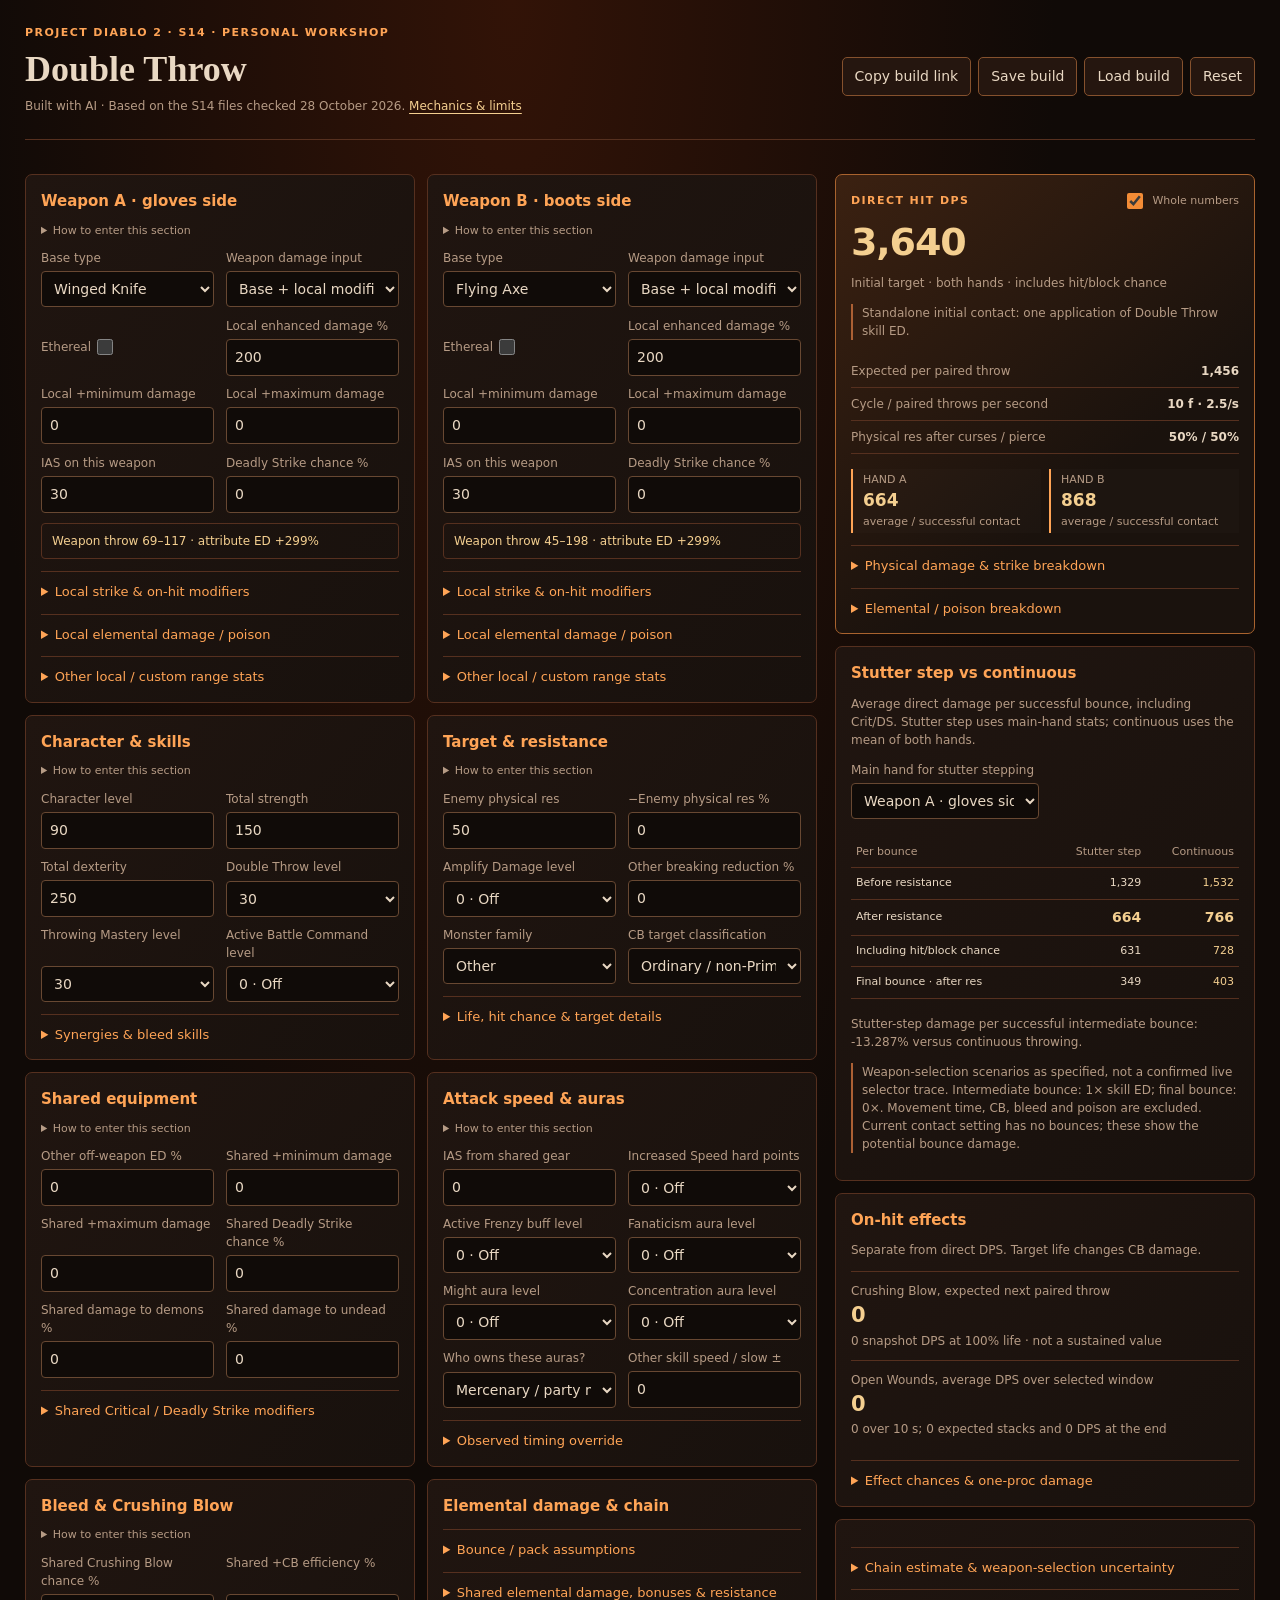
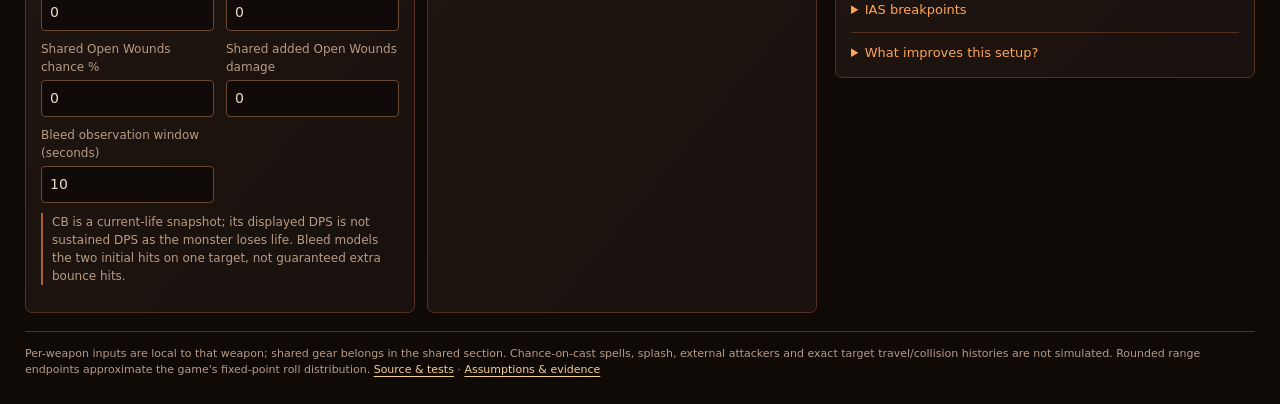
==== index.html @ a0806a43 "Add two-weapon Double Throw calculator with stutter-step, crit, bleed and CB models" ====
<!doctype html><html lang="en"><head><meta charset="utf-8"><meta name="viewport" content="width=device-width,initial-scale=1"><meta name="description" content="Personal S14 PD2 Double Throw calculator: two weapons, ethereal damage, local modifiers, IAS, crit, Deadly Strike, Open Wounds and Crushing Blow."><title>PD2 · Double Throw workshop</title><link rel="stylesheet" href="style.css?v=2"></head><body><main>
<header><div><p class="eyebrow">PROJECT DIABLO 2 · S14 · PERSONAL WORKSHOP</p><h1>Double Throw</h1><p class="muted">Built with AI · Based on the S14 files checked 28 October 2026. <a href="MECHANICS.md">Mechanics &amp; limits</a></p></div><div class="actions"><button id="share">Copy build link</button><button id="save">Save build</button><label class="file">Load build<input type="file" id="load" accept=".json,application/json"></label><button id="reset">Reset</button></div></header>
<p id="status" role="status"></p><div id="error" role="alert" hidden></div>
<div class="workspace"><form id="build" novalidate><div class="weapon-pair" id="weapons"></div><div class="settings"><section id="character"><h2>Character &amp; skills</h2></section><section id="target"><h2>Target &amp; resistance</h2></section><section id="gear"><h2>Shared equipment</h2></section><section id="timing"><h2>Attack speed &amp; auras</h2></section><section id="effects"><h2>Bleed &amp; Crushing Blow</h2></section><section id="extra"><h2>Elemental damage &amp; chain</h2></section></div></form>
<aside><section class="hero" aria-live="polite"><div class="result-head"><p class="eyebrow">DIRECT HIT DPS</p><label class="check"><input type="checkbox" id="whole" checked> Whole numbers</label></div><strong id="dps" class="big">—</strong><p class="muted">Initial target · both hands · includes hit/block chance</p><p class="muted assumption" id="phaseNote"></p><div class="metrics"><div><span>Expected per paired throw</span><strong id="pair">—</strong></div><div><span>Cycle / paired throws per second</span><strong id="speed">—</strong></div><div><span>Physical res after curses / pierce</span><strong id="res">—</strong></div></div><div id="handCards" class="hand-results"></div>
<details><summary>Physical damage &amp; strike breakdown</summary><div class="scroll"><table><thead><tr><th>Per successful contact</th><th>Hand A</th><th>Hand B</th></tr></thead><tbody id="damageRows"></tbody></table></div><p id="damageNotes" class="muted"></p></details>
<details><summary>Elemental / poison breakdown</summary><div id="elementResults"></div><p class="muted">Poison is separate damage over time. Reapplications refresh poison; do not multiply poison's full-duration damage by throw rate.</p></details>
</section>
<section id="playstyles"><h2>Stutter step vs continuous</h2><p class="muted">Average direct damage per successful bounce, including Crit/DS. Stutter step uses main-hand stats; continuous uses the mean of both hands.</p><div id="playstyleControls"></div><div class="scroll"><table><thead><tr><th>Per bounce</th><th>Stutter step</th><th>Continuous</th></tr></thead><tbody id="playstyleRows"></tbody></table></div><p id="playstyleDifference" class="muted"></p><p id="playstyleNote" class="muted assumption"></p></section>
<section class="effects-output"><h2>On-hit effects</h2><p class="muted">Separate from direct DPS. Target life changes CB damage.</p><div class="effect"><span>Crushing Blow, expected next paired throw</span><strong id="cb">—</strong><small id="cbNote"></small></div><div class="effect"><span>Open Wounds, average DPS over selected window</span><strong id="ow">—</strong><small id="owNote"></small></div><details><summary>Effect chances &amp; one-proc damage</summary><div id="effectRows"></div></details></section>
<section><details><summary>Chain estimate &amp; weapon-selection uncertainty</summary><p class="muted">Pack total, not damage to one monster. Each stream can contact at most the listed count. Bounce hand choice is an assumption; static code suggests the current animation can change it.</p><div id="chainSummary"></div><div class="scroll"><table><thead><tr><th>Contact / stream</th><th>Skill ED copies</th><th>Both streams' direct damage</th></tr></thead><tbody id="chainRows"></tbody></table></div><p class="muted">The audited ED redistribution is a static-code prediction awaiting a controlled live damage test. Use “Uniform skill ED” to compare the intended-looking alternative. Misses and target availability may terminate chains; the total assumes every selected contact is reached.</p></details><details><summary>IAS breakpoints</summary><p id="iasNote" class="muted"></p><div class="scroll"><table><thead><tr><th>Other-gear IAS</th><th>Pair frames</th></tr></thead><tbody id="iasRows"></tbody></table></div></details><details><summary>What improves this setup?</summary><div id="compare"></div></details></section>
</aside></div><footer>Per-weapon inputs are local to that weapon; shared gear belongs in the shared section. Chance-on-cast spells, splash, external attackers and exact target travel/collision histories are not simulated. Rounded range endpoints approximate the game's fixed-point roll distribution. <a href="https://github.com/fvmpd2/pd2-double-throw-calculator">Source &amp; tests</a> · <a href="MECHANICS.md">Assumptions &amp; evidence</a></footer></main><script src="gamedata.js?v=2"></script><script src="engine.js?v=2"></script><script src="app.js?v=2"></script></body></html>
---- style.css ----
:root{color-scheme:dark;--bg:#100a07;--panel:#1c130f;--line:#56301f;--text:#e9d8c3;--muted:#b69b85;--accent:#ffa456;--gold:#f4cf90}*{box-sizing:border-box}body{margin:0;background:radial-gradient(ellipse at 40% 0,#321307,transparent 50%),var(--bg);font:14px/1.5 system-ui,-apple-system,sans-serif;color:var(--text)}main{max-width:1580px;padding:25px;margin:auto}header{display:flex;align-items:center;justify-content:space-between;gap:16px;border-bottom:1px solid var(--line);padding-bottom:12px}h1{font:600 36px/1.1 Georgia,serif;margin:8px 0}h2{font-size:15px;color:var(--accent);margin:0 0 10px}h3{font-size:13px;color:var(--gold);margin:8px 0}.eyebrow{font-size:11px;letter-spacing:.13em;color:var(--accent);font-weight:700;margin:0}.muted,small{color:var(--muted);font-size:12px}.muted{margin:8px 0 12px}a{color:var(--gold);text-underline-offset:3px}.actions{display:flex;gap:7px;flex-wrap:wrap}button,.file{background:#25160f;border:1px solid #85512d;color:var(--text);font:inherit;padding:8px 12px;border-radius:5px;cursor:pointer}.file{position:relative;display:block}.file input{position:absolute;inset:0;width:100%;opacity:0;cursor:pointer}button:hover{border-color:var(--accent)}input,select{color:var(--text);font:inherit;font-size:14px;background:#100b08;border:1px solid #684832;padding:7px 8px;border-radius:4px;min-height:36px;width:100%;min-width:0}input:focus,select:focus,button:focus-visible,summary:focus-visible,.file:focus-within{outline:2px solid var(--accent);outline-offset:2px}label{display:flex;flex-direction:column;gap:4px;font-size:12px;color:var(--muted);min-width:0}.fields{display:grid;grid-template-columns:repeat(2,minmax(0,1fr));gap:9px 12px;margin:10px 0}.fields>label>input,.fields>label>select{margin-top:auto}.check{display:flex;flex-direction:row;align-items:center;gap:6px}.check input{width:16px;min-height:16px;accent-color:#f38c36}.workspace{display:grid;grid-template-columns:minmax(0,1fr) 420px;gap:18px;align-items:start}.weapon-pair,.settings{display:grid;grid-template-columns:repeat(2,minmax(0,1fr));gap:12px}.settings{margin-top:12px}section{background:linear-gradient(130deg,#201510,#18110d);border:1px solid var(--line);border-radius:7px;padding:15px;min-width:0}aside{position:sticky;top:12px;display:grid;gap:12px}.hero{border-color:#a9632e;background:linear-gradient(140deg,#3b2111,#1a120d 65%)}.result-head{display:flex;justify-content:space-between;align-items:center;gap:6px}.result-head .check{font-size:11px}.big{font-size:38px;letter-spacing:-.03em;color:var(--gold);font-weight:700;display:block;margin:8px 0 0;line-height:1.2}strong{font-variant-numeric:tabular-nums}.metrics{margin:15px 0}.metrics>div,.row{display:flex;justify-content:space-between;gap:15px;font-size:12px;padding:7px 0;border-bottom:1px solid var(--line)}.metrics span{color:var(--muted)}.metrics strong,.row strong{text-align:right}.hand-results{display:grid;grid-template-columns:1fr 1fr;gap:8px}.hand-results>div{border-left:2px solid var(--accent);padding:3px 10px;background:#ffffff03}.hand-results strong{display:block;color:var(--gold);font-size:17px}.hand-results small{display:block;font-size:11px}details{border-top:1px solid var(--line);margin-top:12px;padding-top:10px}summary{font-size:13px;cursor:pointer;color:var(--accent)}.help{border:0;margin:0 0 8px;padding:0}.help summary{font-size:11px;color:var(--muted)}.help p{margin:7px 0}.weapon-total{padding:8px 10px;border:1px solid var(--line);color:var(--gold);border-radius:4px;font-size:12px;margin:7px 0}.scroll{overflow-x:auto}table{border-collapse:collapse;width:100%;font-size:11px;text-align:left;margin:8px 0}th,td{padding:7px 5px;border-bottom:1px solid var(--line)}th{font-weight:500;color:var(--muted)}td:not(:first-child),th:not(:first-child){text-align:right}td:last-child{color:var(--gold)}.effect{padding:10px 0;border-top:1px solid var(--line)}.effect>span,.effect>small{display:block}.effect>span{font-size:12px;color:var(--muted)}.effect>strong{font-size:21px;color:var(--gold)}#status{margin:8px 0;font-size:12px;min-height:18px;color:var(--gold)}#error{padding:12px;background:#46190d;border:1px solid #df7950;margin-bottom:12px;color:#ffcbab}.assumption{border-left:2px solid #ac6034;padding-left:9px}footer{border-top:1px solid var(--line);margin-top:18px;padding-top:14px;font-size:11px;color:var(--muted)}[hidden]{display:none!important}@media(max-width:1150px){.workspace{grid-template-columns:minmax(0,1fr) 350px}main{padding:18px}.weapon-pair,.settings{grid-template-columns:1fr}}@media(max-width:760px){.workspace{grid-template-columns:1fr}aside{position:static}header{display:block}.actions{margin-top:12px}.weapon-pair,.settings{grid-template-columns:1fr}input,select{font-size:16px;min-height:42px}main{padding:14px}.big{font-size:34px}}@media(max-width:350px){.fields{grid-template-columns:1fr}}

.fields>.check>input{margin:0}.fields>.check{align-self:center}.result-head .check{white-space:nowrap}

#playstyleRows tr:nth-child(2) td:not(:first-child){color:var(--gold);font-weight:700;font-size:14px}
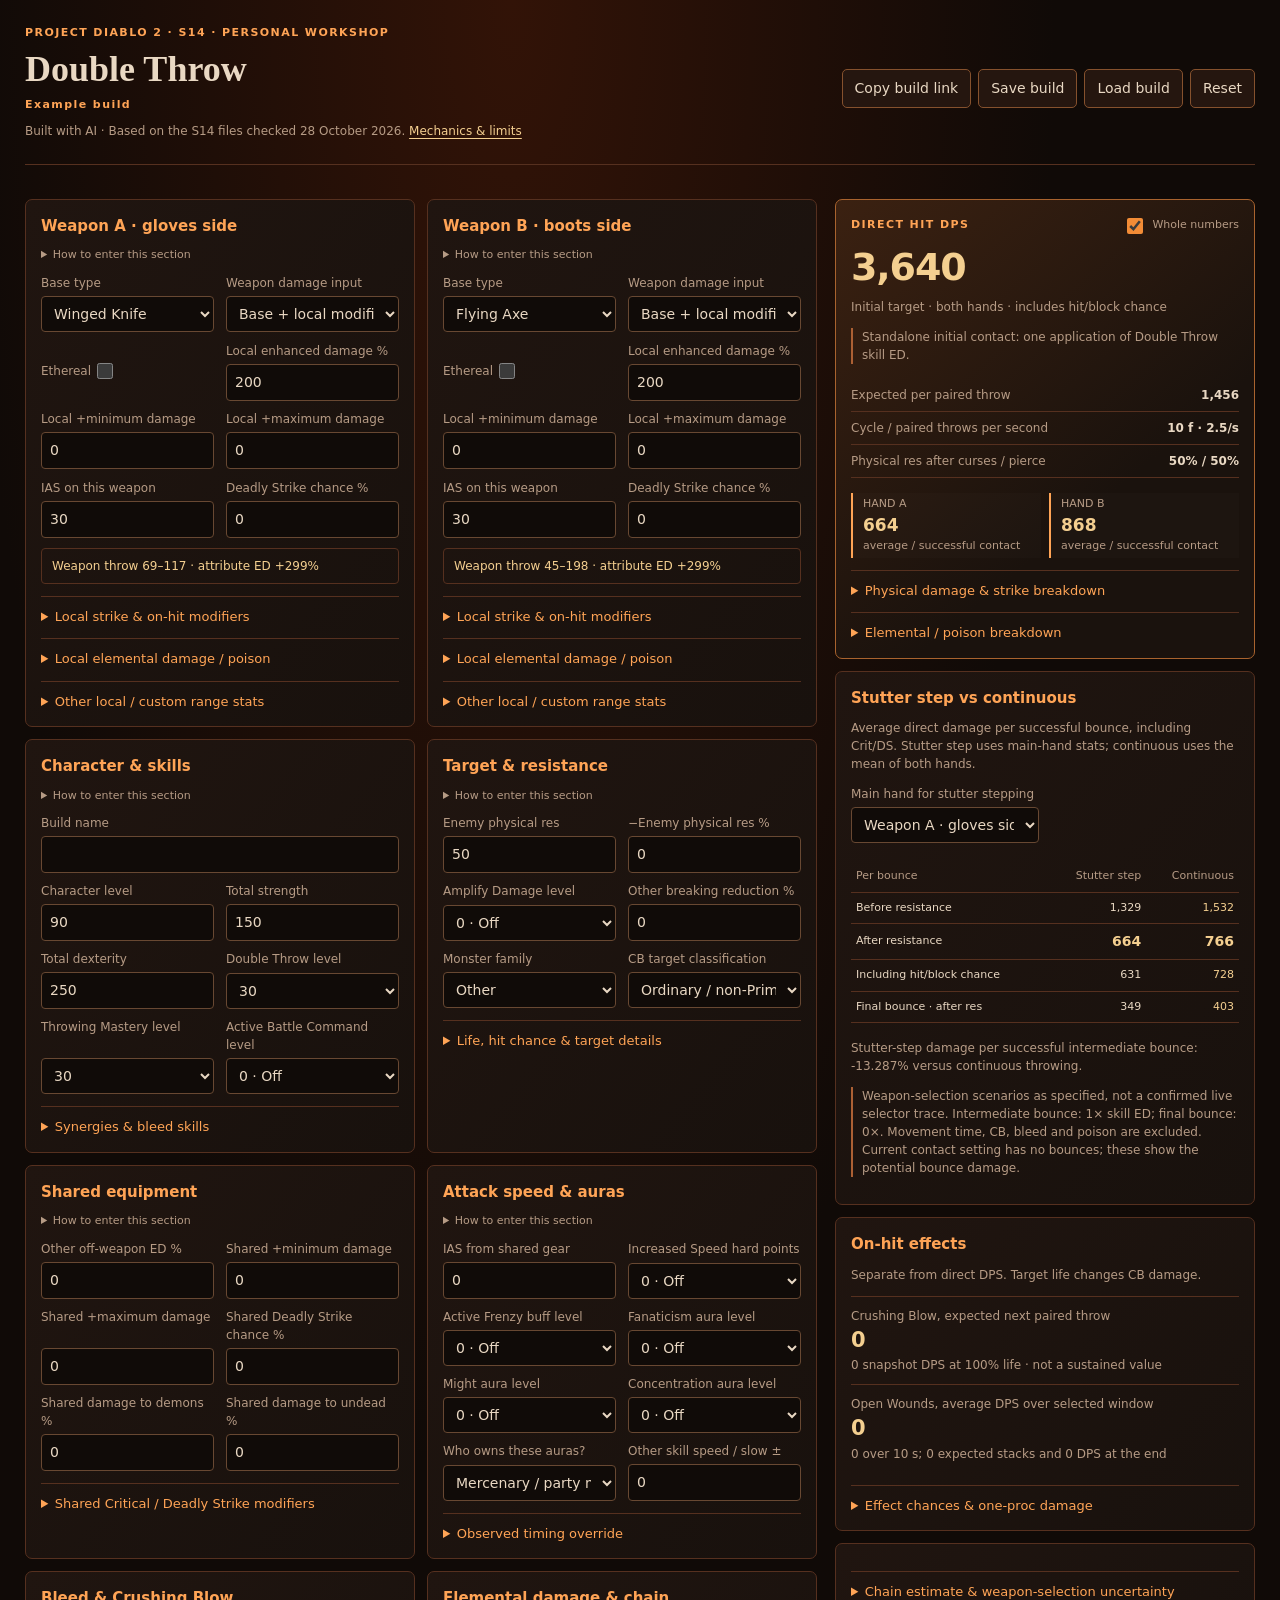
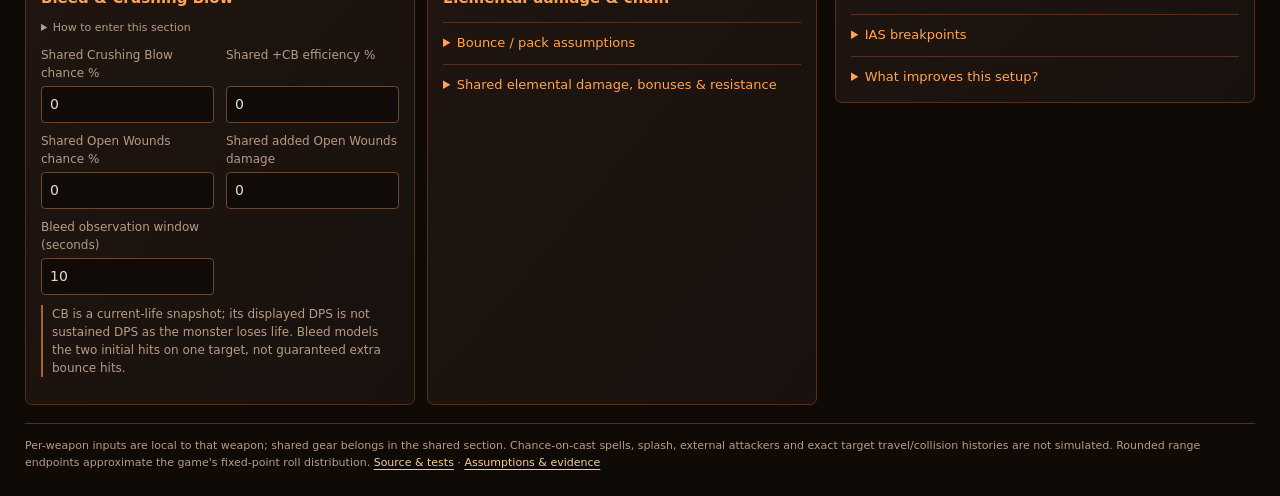
==== commit ccd0f934: "Support named builds and per-level weapon damage for Armory reconstruction" ====
--- a/index.html
+++ b/index.html
@@ -1,5 +1,5 @@
-<!doctype html><html lang="en"><head><meta charset="utf-8"><meta name="viewport" content="width=device-width,initial-scale=1"><meta name="description" content="Personal S14 PD2 Double Throw calculator: two weapons, ethereal damage, local modifiers, IAS, crit, Deadly Strike, Open Wounds and Crushing Blow."><title>PD2 · Double Throw workshop</title><link rel="stylesheet" href="style.css?v=2"></head><body><main>
-<header><div><p class="eyebrow">PROJECT DIABLO 2 · S14 · PERSONAL WORKSHOP</p><h1>Double Throw</h1><p class="muted">Built with AI · Based on the S14 files checked 28 October 2026. <a href="MECHANICS.md">Mechanics &amp; limits</a></p></div><div class="actions"><button id="share">Copy build link</button><button id="save">Save build</button><label class="file">Load build<input type="file" id="load" accept=".json,application/json"></label><button id="reset">Reset</button></div></header>
+<!doctype html><html lang="en"><head><meta charset="utf-8"><meta name="viewport" content="width=device-width,initial-scale=1"><meta name="description" content="Personal S14 PD2 Double Throw calculator: two weapons, ethereal damage, local modifiers, IAS, crit, Deadly Strike, Open Wounds and Crushing Blow."><title>PD2 · Double Throw workshop</title><link rel="stylesheet" href="style.css?v=3"></head><body><main>
+<header><div><p class="eyebrow">PROJECT DIABLO 2 · S14 · PERSONAL WORKSHOP</p><h1>Double Throw</h1><p id="buildLabel" class="eyebrow">Example build</p><p class="muted">Built with AI · Based on the S14 files checked 28 October 2026. <a href="MECHANICS.md">Mechanics &amp; limits</a></p></div><div class="actions"><button id="share">Copy build link</button><button id="save">Save build</button><label class="file">Load build<input type="file" id="load" accept=".json,application/json"></label><button id="reset">Reset</button></div></header>
 <p id="status" role="status"></p><div id="error" role="alert" hidden></div>
 <div class="workspace"><form id="build" novalidate><div class="weapon-pair" id="weapons"></div><div class="settings"><section id="character"><h2>Character &amp; skills</h2></section><section id="target"><h2>Target &amp; resistance</h2></section><section id="gear"><h2>Shared equipment</h2></section><section id="timing"><h2>Attack speed &amp; auras</h2></section><section id="effects"><h2>Bleed &amp; Crushing Blow</h2></section><section id="extra"><h2>Elemental damage &amp; chain</h2></section></div></form>
 <aside><section class="hero" aria-live="polite"><div class="result-head"><p class="eyebrow">DIRECT HIT DPS</p><label class="check"><input type="checkbox" id="whole" checked> Whole numbers</label></div><strong id="dps" class="big">—</strong><p class="muted">Initial target · both hands · includes hit/block chance</p><p class="muted assumption" id="phaseNote"></p><div class="metrics"><div><span>Expected per paired throw</span><strong id="pair">—</strong></div><div><span>Cycle / paired throws per second</span><strong id="speed">—</strong></div><div><span>Physical res after curses / pierce</span><strong id="res">—</strong></div></div><div id="handCards" class="hand-results"></div>
@@ -9,4 +9,4 @@
 <section id="playstyles"><h2>Stutter step vs continuous</h2><p class="muted">Average direct damage per successful bounce, including Crit/DS. Stutter step uses main-hand stats; continuous uses the mean of both hands.</p><div id="playstyleControls"></div><div class="scroll"><table><thead><tr><th>Per bounce</th><th>Stutter step</th><th>Continuous</th></tr></thead><tbody id="playstyleRows"></tbody></table></div><p id="playstyleDifference" class="muted"></p><p id="playstyleNote" class="muted assumption"></p></section>
 <section class="effects-output"><h2>On-hit effects</h2><p class="muted">Separate from direct DPS. Target life changes CB damage.</p><div class="effect"><span>Crushing Blow, expected next paired throw</span><strong id="cb">—</strong><small id="cbNote"></small></div><div class="effect"><span>Open Wounds, average DPS over selected window</span><strong id="ow">—</strong><small id="owNote"></small></div><details><summary>Effect chances &amp; one-proc damage</summary><div id="effectRows"></div></details></section>
 <section><details><summary>Chain estimate &amp; weapon-selection uncertainty</summary><p class="muted">Pack total, not damage to one monster. Each stream can contact at most the listed count. Bounce hand choice is an assumption; static code suggests the current animation can change it.</p><div id="chainSummary"></div><div class="scroll"><table><thead><tr><th>Contact / stream</th><th>Skill ED copies</th><th>Both streams' direct damage</th></tr></thead><tbody id="chainRows"></tbody></table></div><p class="muted">The audited ED redistribution is a static-code prediction awaiting a controlled live damage test. Use “Uniform skill ED” to compare the intended-looking alternative. Misses and target availability may terminate chains; the total assumes every selected contact is reached.</p></details><details><summary>IAS breakpoints</summary><p id="iasNote" class="muted"></p><div class="scroll"><table><thead><tr><th>Other-gear IAS</th><th>Pair frames</th></tr></thead><tbody id="iasRows"></tbody></table></div></details><details><summary>What improves this setup?</summary><div id="compare"></div></details></section>
-</aside></div><footer>Per-weapon inputs are local to that weapon; shared gear belongs in the shared section. Chance-on-cast spells, splash, external attackers and exact target travel/collision histories are not simulated. Rounded range endpoints approximate the game's fixed-point roll distribution. <a href="https://github.com/fvmpd2/pd2-double-throw-calculator">Source &amp; tests</a> · <a href="MECHANICS.md">Assumptions &amp; evidence</a></footer></main><script src="gamedata.js?v=2"></script><script src="engine.js?v=2"></script><script src="app.js?v=2"></script></body></html>
+</aside></div><footer>Per-weapon inputs are local to that weapon; shared gear belongs in the shared section. Chance-on-cast spells, splash, external attackers and exact target travel/collision histories are not simulated. Rounded range endpoints approximate the game's fixed-point roll distribution. <a href="https://github.com/fvmpd2/pd2-double-throw-calculator">Source &amp; tests</a> · <a href="MECHANICS.md">Assumptions &amp; evidence</a></footer></main><script src="gamedata.js?v=3"></script><script src="engine.js?v=3"></script><script src="app.js?v=3"></script></body></html>
--- a/style.css
+++ b/style.css
@@ -3,3 +3,5 @@
 .fields>.check>input{margin:0}.fields>.check{align-self:center}.result-head .check{white-space:nowrap}
 
 #playstyleRows tr:nth-child(2) td:not(:first-child){color:var(--gold);font-weight:700;font-size:14px}
+
+.fields>label:has(input[name="buildName"]){grid-column:1/-1}#buildLabel{margin:7px 0}
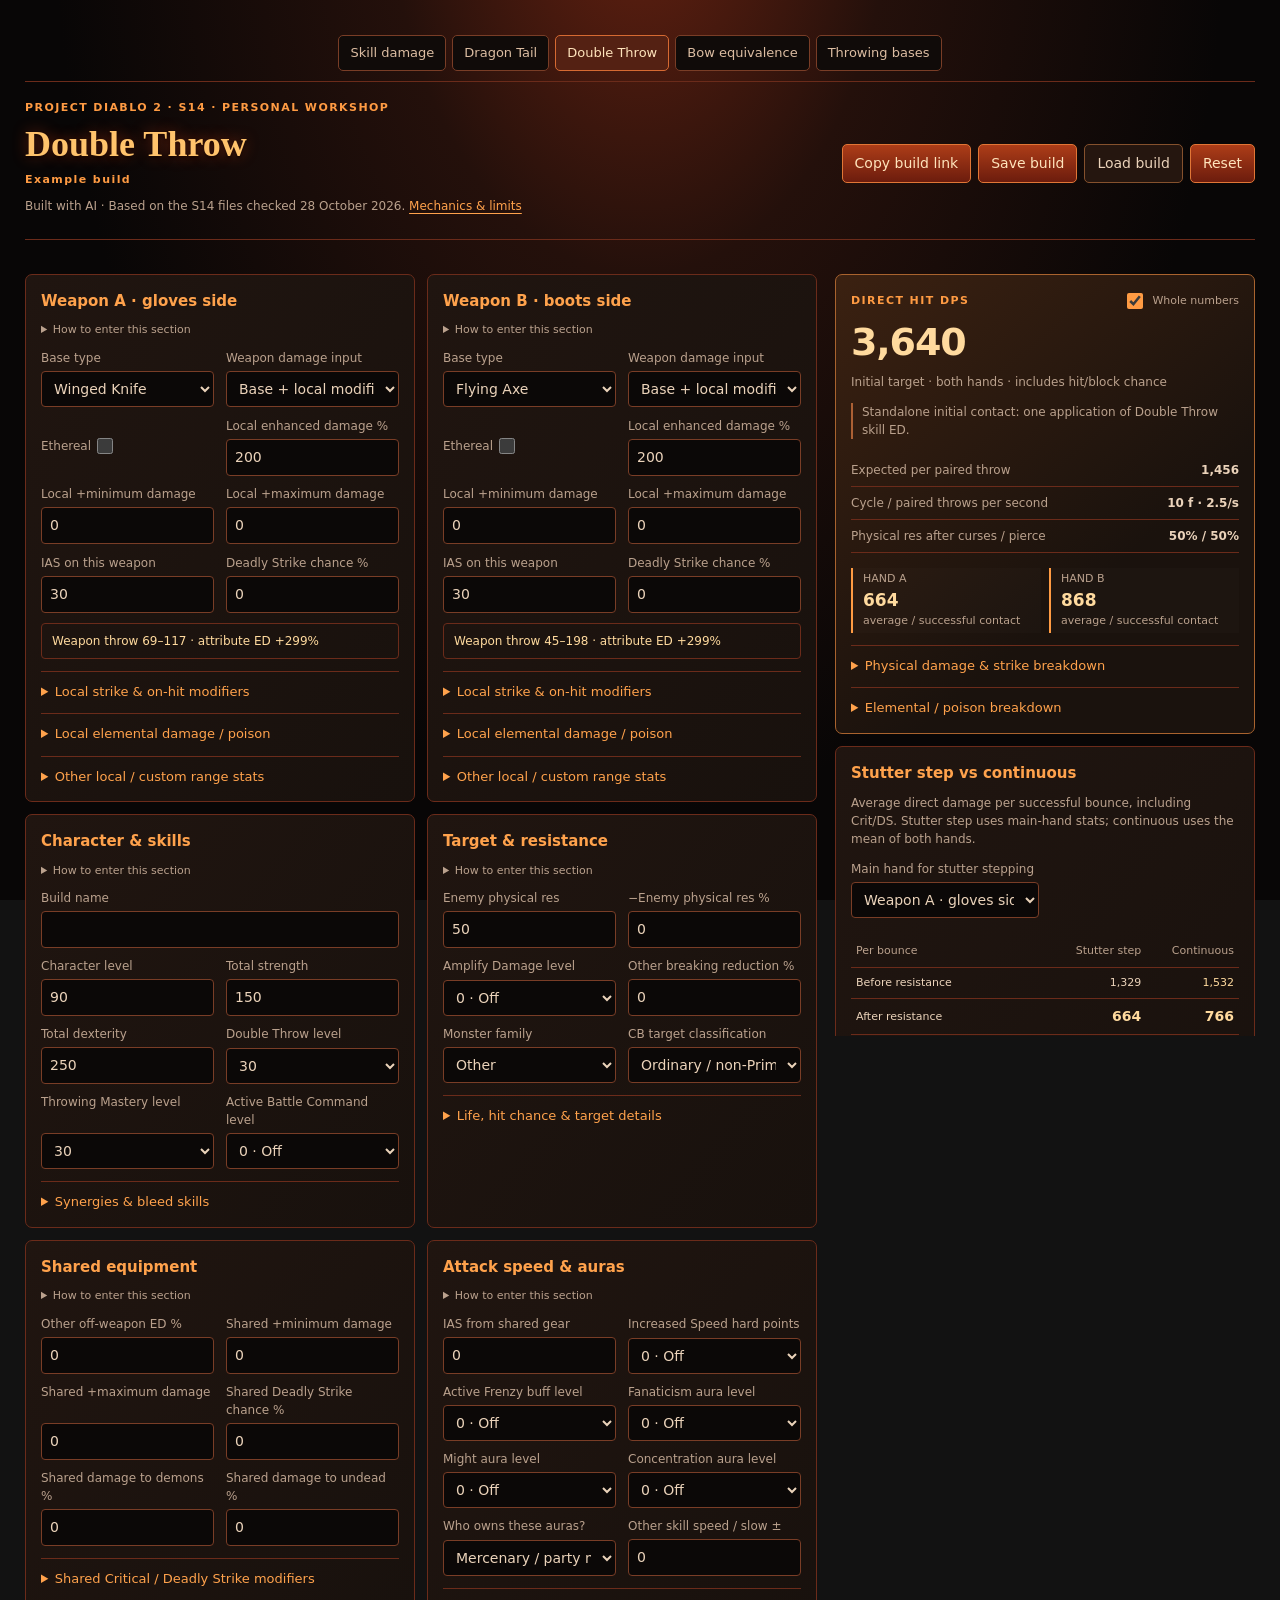
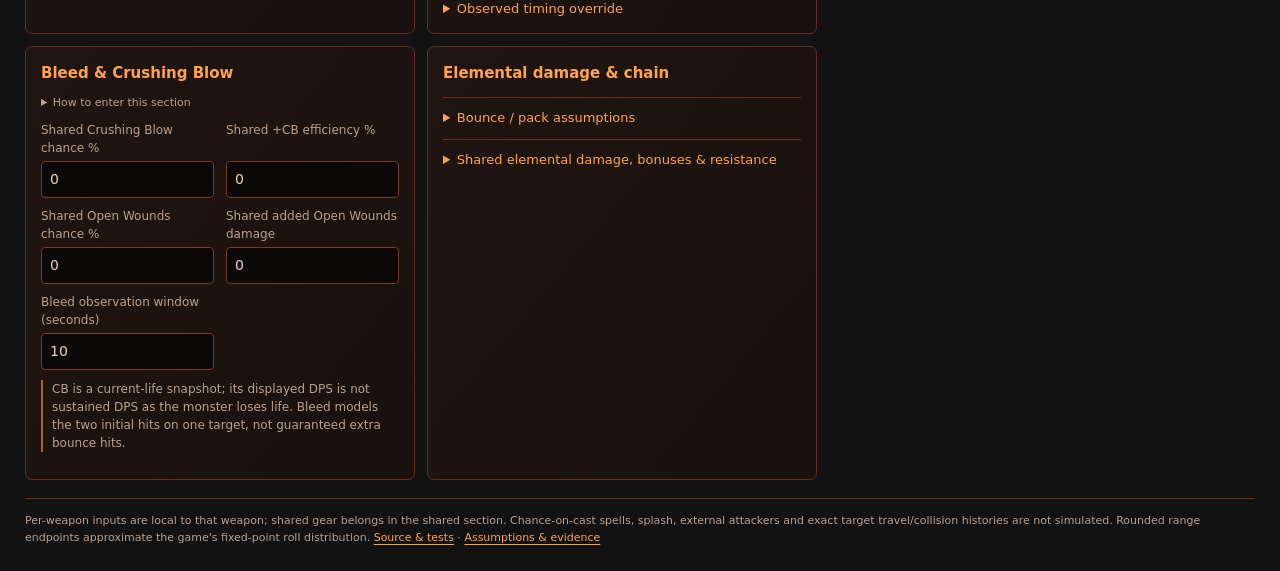
==== commit cf530528: "Unify calculator colours and add shared calculator navigation" ====
--- a/index.html
+++ b/index.html
@@ -1,4 +1,4 @@
-<!doctype html><html lang="en"><head><meta charset="utf-8"><meta name="viewport" content="width=device-width,initial-scale=1"><meta name="description" content="Personal S14 PD2 Double Throw calculator: two weapons, ethereal damage, local modifiers, IAS, crit, Deadly Strike, Open Wounds and Crushing Blow."><title>PD2 · Double Throw workshop</title><link rel="stylesheet" href="style.css?v=3"></head><body><main>
+<!doctype html><html lang="en"><head><meta charset="utf-8"><meta name="viewport" content="width=device-width,initial-scale=1"><meta name="description" content="Personal S14 PD2 Double Throw calculator: two weapons, ethereal damage, local modifiers, IAS, crit, Deadly Strike, Open Wounds and Crushing Blow."><title>PD2 · Double Throw workshop</title><link rel="stylesheet" href="style.css?v=3"><link rel="stylesheet" href="calculator-suite.css?v=20261109"></head><body><main><nav class="calculator-nav" aria-label="PD2 calculators"><a href="https://fvmpd2.github.io/pd2-skill-calc/">Skill damage</a><a href="https://fvmpd2.github.io/pd2-dragon-tail-calculator/">Dragon Tail</a><a href="https://fvmpd2.github.io/pd2-double-throw-calculator/" aria-current="page">Double Throw</a><a href="https://fvmpd2.github.io/pd2-skill-calc/bow-equivalence/">Bow equivalence</a><a href="https://fvmpd2.github.io/pd2-skill-calc/throw-base-equivalence/">Throwing bases</a></nav>
 <header><div><p class="eyebrow">PROJECT DIABLO 2 · S14 · PERSONAL WORKSHOP</p><h1>Double Throw</h1><p id="buildLabel" class="eyebrow">Example build</p><p class="muted">Built with AI · Based on the S14 files checked 28 October 2026. <a href="MECHANICS.md">Mechanics &amp; limits</a></p></div><div class="actions"><button id="share">Copy build link</button><button id="save">Save build</button><label class="file">Load build<input type="file" id="load" accept=".json,application/json"></label><button id="reset">Reset</button></div></header>
 <p id="status" role="status"></p><div id="error" role="alert" hidden></div>
 <div class="workspace"><form id="build" novalidate><div class="weapon-pair" id="weapons"></div><div class="settings"><section id="character"><h2>Character &amp; skills</h2></section><section id="target"><h2>Target &amp; resistance</h2></section><section id="gear"><h2>Shared equipment</h2></section><section id="timing"><h2>Attack speed &amp; auras</h2></section><section id="effects"><h2>Bleed &amp; Crushing Blow</h2></section><section id="extra"><h2>Elemental damage &amp; chain</h2></section></div></form>
--- a/calculator-suite.css
+++ b/calculator-suite.css
@@ -0,0 +1,12 @@
+/* Shared PD2 Damage Calculator palette and calculator navigation. */
+:root{color-scheme:dark;--bg:#080606;--panel:#17100e;--border:#6b2b1a;--edge:#6b2b1a;--line:#6b2b1a;--input:#0b0807;--text:#ebd3ba;--muted:#baa18d;--orange:#ff9b43;--accent:#ff9b43;--gold:#ffda9e}
+body{color:var(--text);background:radial-gradient(ellipse at 50% -15%,#692211 0%,#24100b 28%,#080606 65%);background-attachment:fixed}
+h1{color:#ffc36c;text-shadow:0 0 15px #fc4a1c66,0 2px 3px #000}h2,h3,summary,a{color:#ffa24c}
+.panel,.card,section.results{background:linear-gradient(135deg,#24140f,#100c0b 65%);border-color:#6b2b1a;box-shadow:inset 0 1px 0 #f5762720,0 3px 12px #0008}
+input,select,textarea{background:#0b0807;border-color:#793d26;color:#ebd3ba}input:focus,select:focus,textarea:focus{outline-color:#ff8b39;box-shadow:0 0 8px #ff4f1b33}input[type=checkbox],input[type=radio]{accent-color:#ff9b43}
+button{background:linear-gradient(#ad3d18,#6c1c0d);border-color:#e17636;color:#ffe4bc}button.secondary{background:linear-gradient(#34201a,#1b100d);border-color:#8e442c}
+p,small,.muted{color:var(--muted)}td strong,.result{color:#ffda9e}th{color:var(--muted)}td,th{border-color:var(--border)}tr.selected{background:#3a2015}
+.calculator-nav{display:flex;justify-content:center;align-items:center;flex-wrap:wrap;gap:6px;margin:0 auto 18px;padding:10px 0;border-bottom:1px solid #6b2b1a;font:13px/1.4 system-ui,-apple-system,sans-serif;letter-spacing:0;text-align:center}
+.calculator-nav a{display:block;white-space:nowrap;padding:8px 11px;border:1px solid #793d26;border-radius:5px;background:#100b09;color:#dcbda2;text-decoration:none;font-weight:500;min-height:36px;box-sizing:border-box}
+.calculator-nav a:hover{background:#3a1b10;color:#ffe4bc;border-color:#e17636}.calculator-nav a[aria-current=page]{color:#ffe4bc;background:#542113;border-color:#d66a32}.calculator-nav a:focus-visible{outline:2px solid #ff9b43;outline-offset:2px}
+@media(max-width:600px){body{background-attachment:scroll}.calculator-nav{justify-content:flex-start;gap:5px}.calculator-nav a{font-size:12px;padding:9px;min-height:40px}}
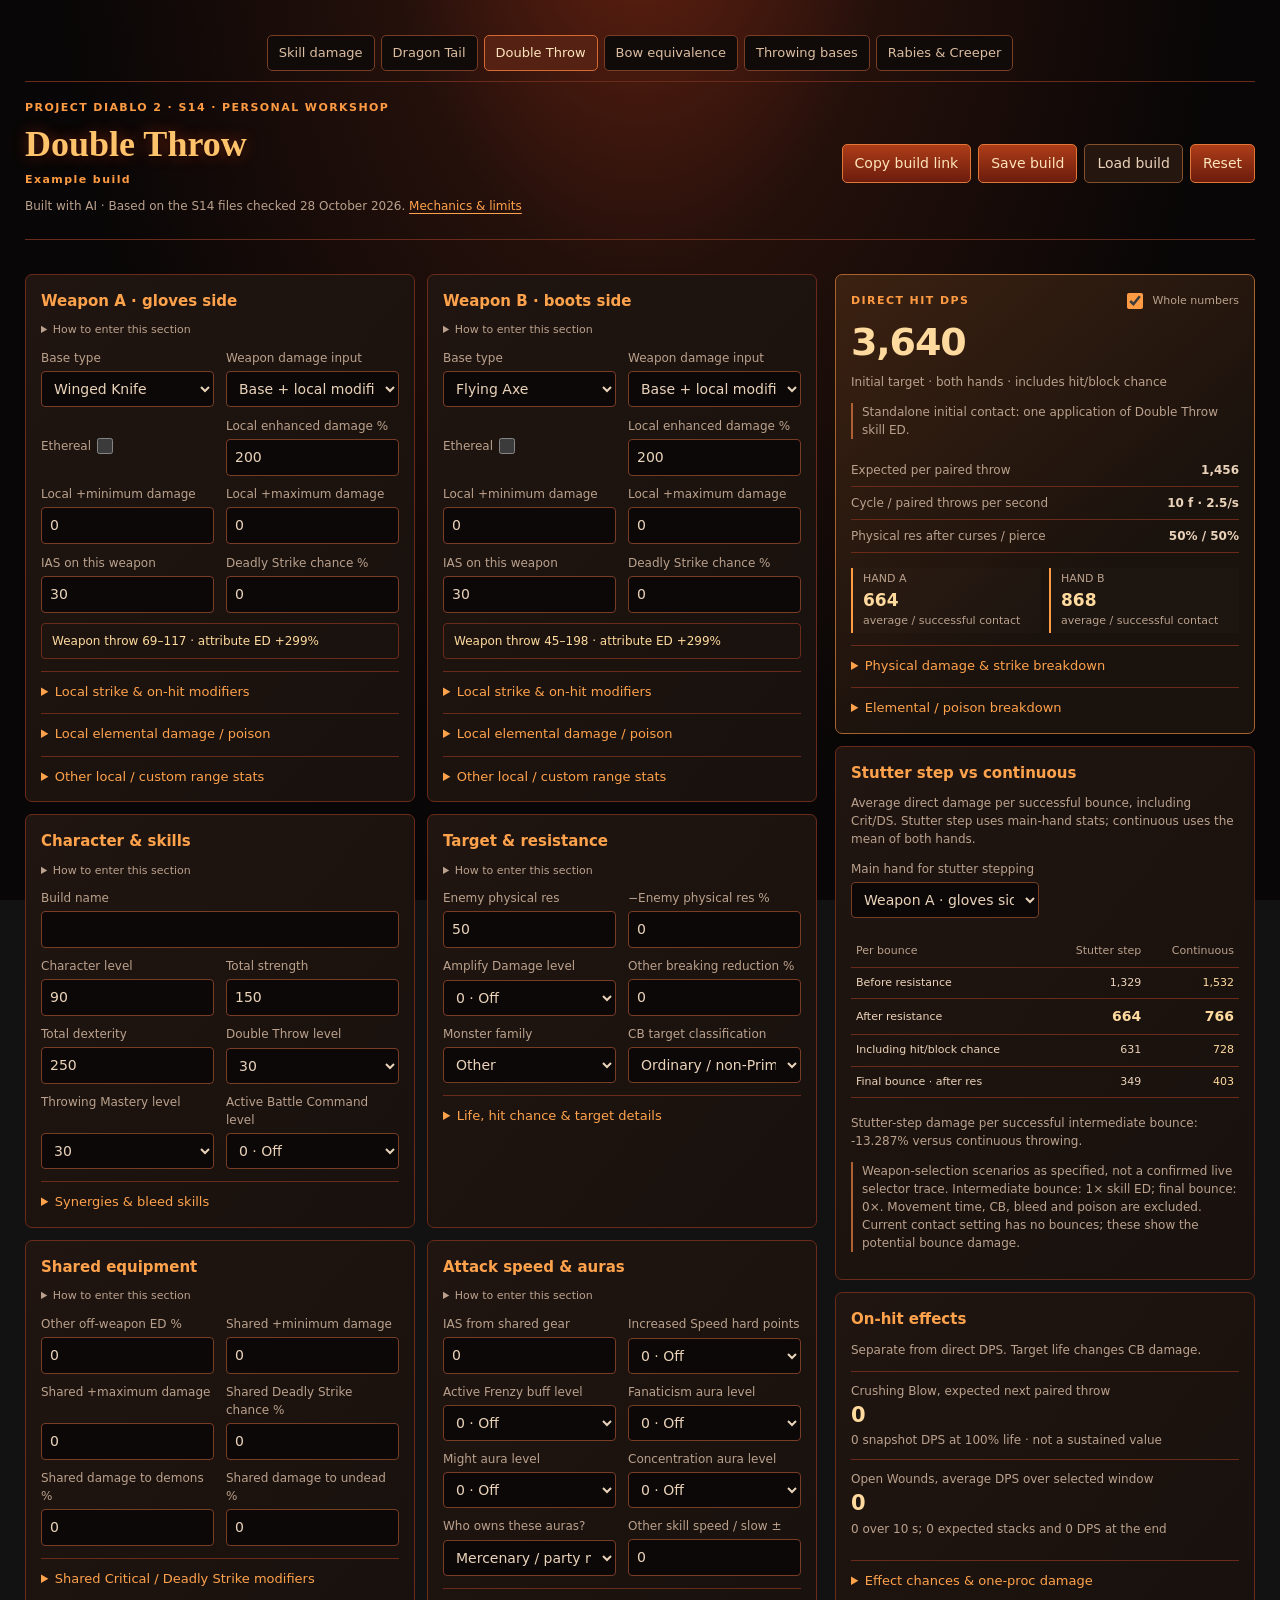
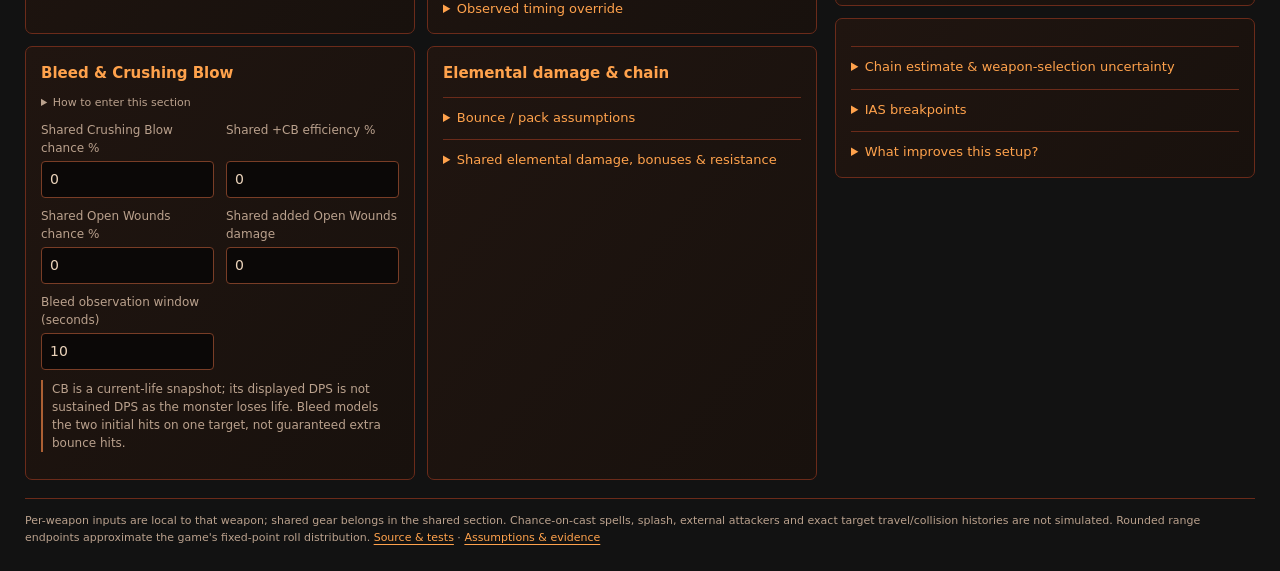
==== commit a3f057c9: "Link Rabies and Poison Creeper calculator" ====
--- a/index.html
+++ b/index.html
@@ -1,4 +1,4 @@
-<!doctype html><html lang="en"><head><meta charset="utf-8"><meta name="viewport" content="width=device-width,initial-scale=1"><meta name="description" content="Personal S14 PD2 Double Throw calculator: two weapons, ethereal damage, local modifiers, IAS, crit, Deadly Strike, Open Wounds and Crushing Blow."><title>PD2 · Double Throw workshop</title><link rel="stylesheet" href="style.css?v=3"><link rel="stylesheet" href="calculator-suite.css?v=20261109"></head><body><main><nav class="calculator-nav" aria-label="PD2 calculators"><a href="https://fvmpd2.github.io/pd2-skill-calc/">Skill damage</a><a href="https://fvmpd2.github.io/pd2-dragon-tail-calculator/">Dragon Tail</a><a href="https://fvmpd2.github.io/pd2-double-throw-calculator/" aria-current="page">Double Throw</a><a href="https://fvmpd2.github.io/pd2-skill-calc/bow-equivalence/">Bow equivalence</a><a href="https://fvmpd2.github.io/pd2-skill-calc/throw-base-equivalence/">Throwing bases</a></nav>
+<!doctype html><html lang="en"><head><meta charset="utf-8"><meta name="viewport" content="width=device-width,initial-scale=1"><meta name="description" content="Personal S14 PD2 Double Throw calculator: two weapons, ethereal damage, local modifiers, IAS, crit, Deadly Strike, Open Wounds and Crushing Blow."><title>PD2 · Double Throw workshop</title><link rel="stylesheet" href="style.css?v=3"><link rel="stylesheet" href="calculator-suite.css?v=20261109"></head><body><main><nav class="calculator-nav" aria-label="PD2 calculators"><a href="https://fvmpd2.github.io/pd2-skill-calc/">Skill damage</a><a href="https://fvmpd2.github.io/pd2-dragon-tail-calculator/">Dragon Tail</a><a href="https://fvmpd2.github.io/pd2-double-throw-calculator/" aria-current="page">Double Throw</a><a href="https://fvmpd2.github.io/pd2-skill-calc/bow-equivalence/">Bow equivalence</a><a href="https://fvmpd2.github.io/pd2-skill-calc/throw-base-equivalence/">Throwing bases</a><a href="https://fvmpd2.github.io/pd2-skill-calc/rabies-calculator/">Rabies &amp; Creeper</a></nav>
 <header><div><p class="eyebrow">PROJECT DIABLO 2 · S14 · PERSONAL WORKSHOP</p><h1>Double Throw</h1><p id="buildLabel" class="eyebrow">Example build</p><p class="muted">Built with AI · Based on the S14 files checked 28 October 2026. <a href="MECHANICS.md">Mechanics &amp; limits</a></p></div><div class="actions"><button id="share">Copy build link</button><button id="save">Save build</button><label class="file">Load build<input type="file" id="load" accept=".json,application/json"></label><button id="reset">Reset</button></div></header>
 <p id="status" role="status"></p><div id="error" role="alert" hidden></div>
 <div class="workspace"><form id="build" novalidate><div class="weapon-pair" id="weapons"></div><div class="settings"><section id="character"><h2>Character &amp; skills</h2></section><section id="target"><h2>Target &amp; resistance</h2></section><section id="gear"><h2>Shared equipment</h2></section><section id="timing"><h2>Attack speed &amp; auras</h2></section><section id="effects"><h2>Bleed &amp; Crushing Blow</h2></section><section id="extra"><h2>Elemental damage &amp; chain</h2></section></div></form>
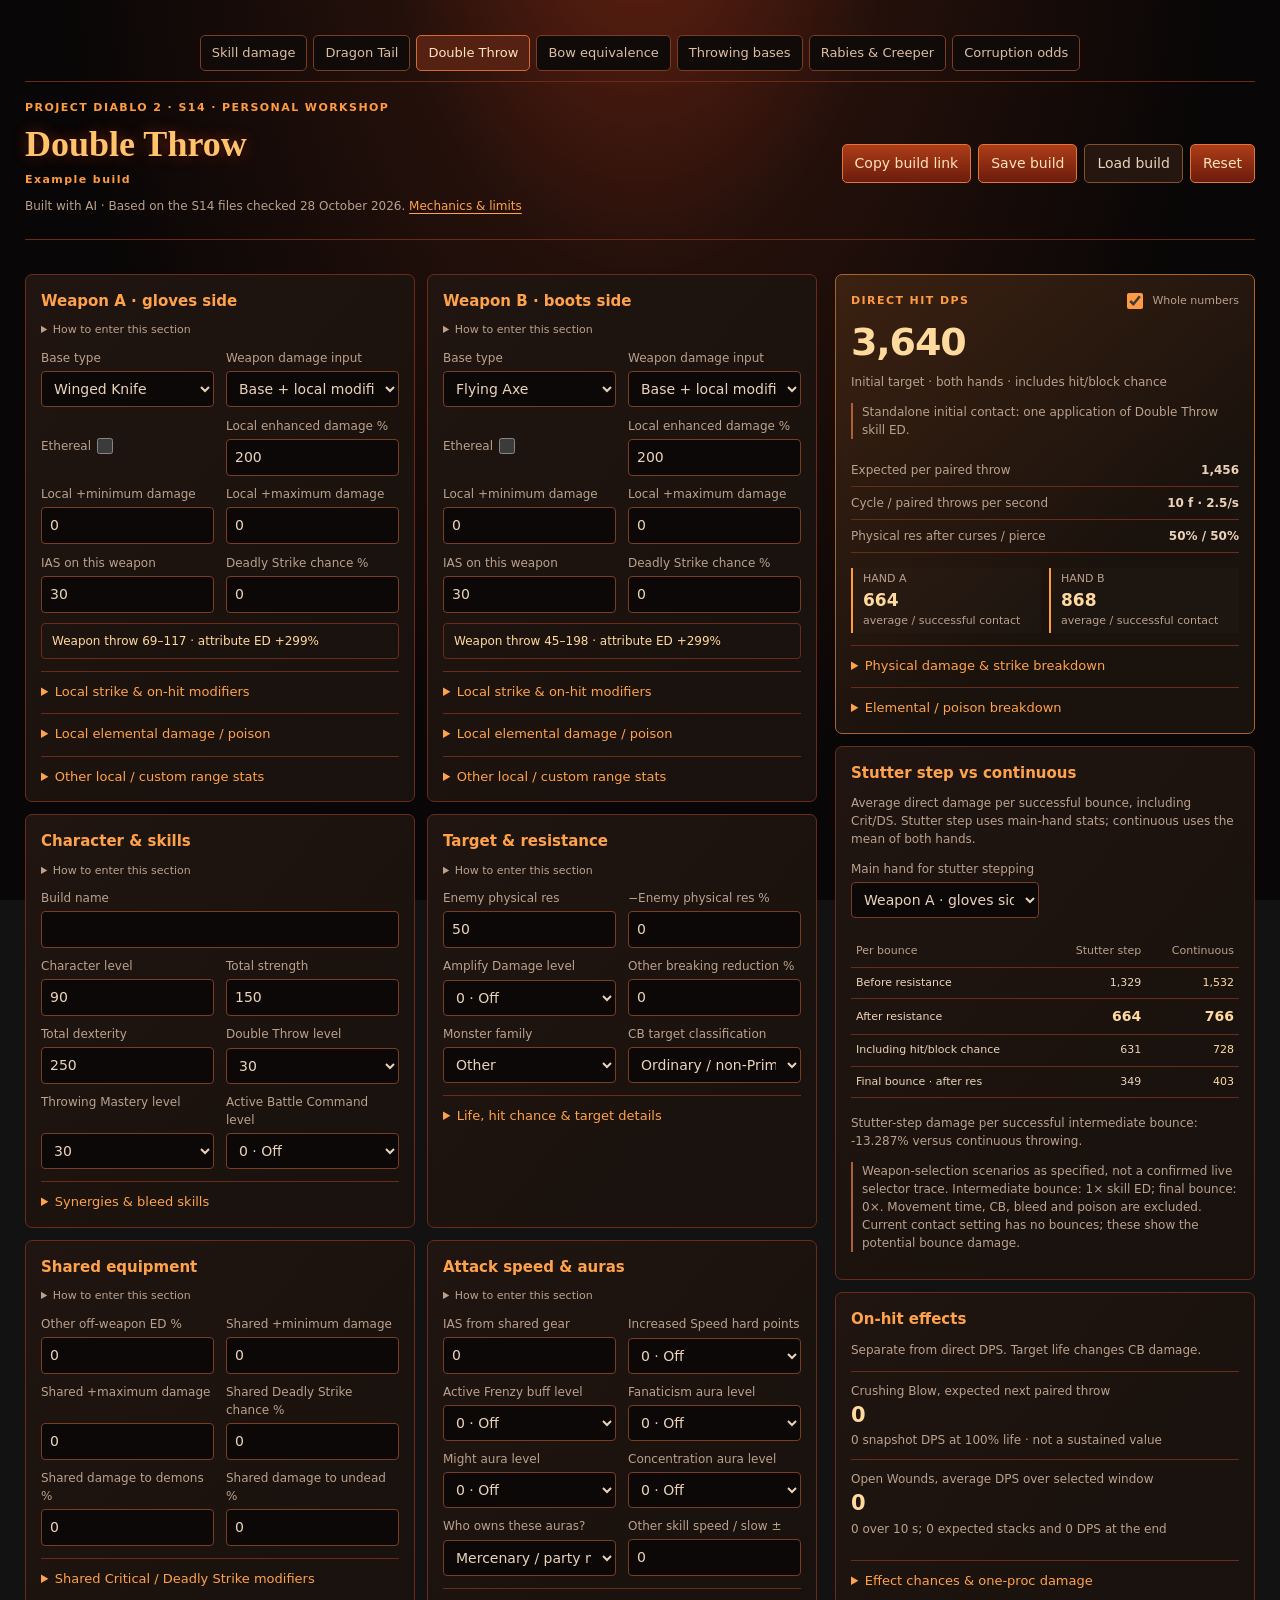
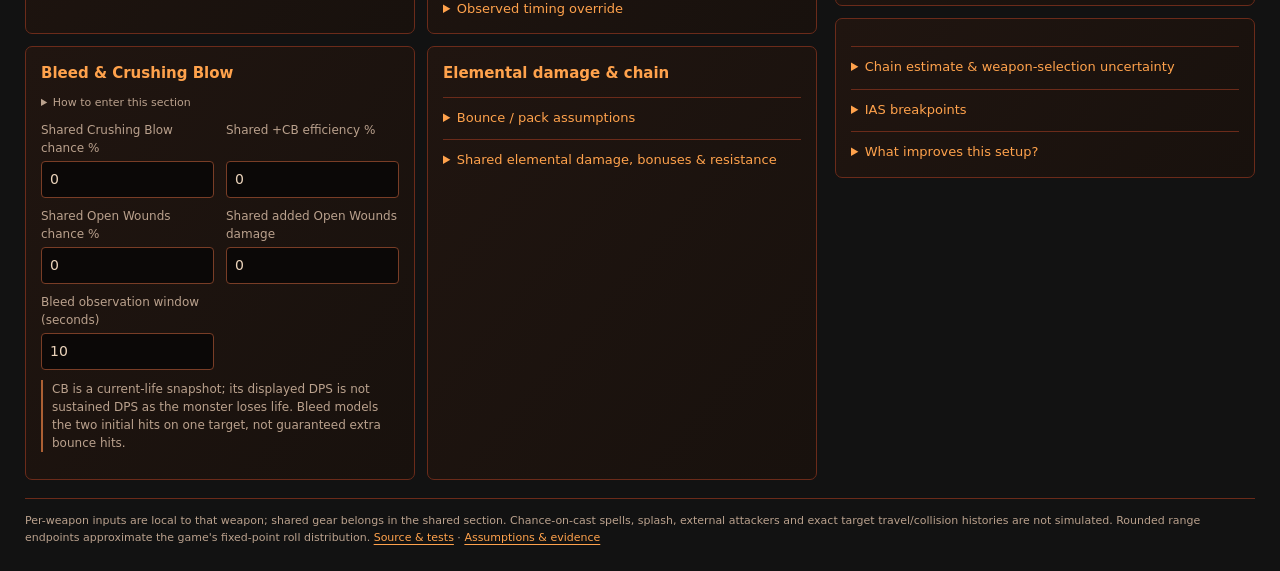
==== commit 1f52a664: "Link corruption outcome odds calculator" ====
--- a/index.html
+++ b/index.html
@@ -1,4 +1,4 @@
-<!doctype html><html lang="en"><head><meta charset="utf-8"><meta name="viewport" content="width=device-width,initial-scale=1"><meta name="description" content="Personal S14 PD2 Double Throw calculator: two weapons, ethereal damage, local modifiers, IAS, crit, Deadly Strike, Open Wounds and Crushing Blow."><title>PD2 · Double Throw workshop</title><link rel="stylesheet" href="style.css?v=3"><link rel="stylesheet" href="calculator-suite.css?v=20261109"></head><body><main><nav class="calculator-nav" aria-label="PD2 calculators"><a href="https://fvmpd2.github.io/pd2-skill-calc/">Skill damage</a><a href="https://fvmpd2.github.io/pd2-dragon-tail-calculator/">Dragon Tail</a><a href="https://fvmpd2.github.io/pd2-double-throw-calculator/" aria-current="page">Double Throw</a><a href="https://fvmpd2.github.io/pd2-skill-calc/bow-equivalence/">Bow equivalence</a><a href="https://fvmpd2.github.io/pd2-skill-calc/throw-base-equivalence/">Throwing bases</a><a href="https://fvmpd2.github.io/pd2-skill-calc/rabies-calculator/">Rabies &amp; Creeper</a></nav>
+<!doctype html><html lang="en"><head><meta charset="utf-8"><meta name="viewport" content="width=device-width,initial-scale=1"><meta name="description" content="Personal S14 PD2 Double Throw calculator: two weapons, ethereal damage, local modifiers, IAS, crit, Deadly Strike, Open Wounds and Crushing Blow."><title>PD2 · Double Throw workshop</title><link rel="stylesheet" href="style.css?v=3"><link rel="stylesheet" href="calculator-suite.css?v=20261109"></head><body><main><nav class="calculator-nav" aria-label="PD2 calculators"><a href="https://fvmpd2.github.io/pd2-skill-calc/">Skill damage</a><a href="https://fvmpd2.github.io/pd2-dragon-tail-calculator/">Dragon Tail</a><a href="https://fvmpd2.github.io/pd2-double-throw-calculator/" aria-current="page">Double Throw</a><a href="https://fvmpd2.github.io/pd2-skill-calc/bow-equivalence/">Bow equivalence</a><a href="https://fvmpd2.github.io/pd2-skill-calc/throw-base-equivalence/">Throwing bases</a><a href="https://fvmpd2.github.io/pd2-skill-calc/rabies-calculator/">Rabies &amp; Creeper</a><a href="https://fvmpd2.github.io/pd2-skill-calc/corruption-odds/">Corruption odds</a></nav>
 <header><div><p class="eyebrow">PROJECT DIABLO 2 · S14 · PERSONAL WORKSHOP</p><h1>Double Throw</h1><p id="buildLabel" class="eyebrow">Example build</p><p class="muted">Built with AI · Based on the S14 files checked 28 October 2026. <a href="MECHANICS.md">Mechanics &amp; limits</a></p></div><div class="actions"><button id="share">Copy build link</button><button id="save">Save build</button><label class="file">Load build<input type="file" id="load" accept=".json,application/json"></label><button id="reset">Reset</button></div></header>
 <p id="status" role="status"></p><div id="error" role="alert" hidden></div>
 <div class="workspace"><form id="build" novalidate><div class="weapon-pair" id="weapons"></div><div class="settings"><section id="character"><h2>Character &amp; skills</h2></section><section id="target"><h2>Target &amp; resistance</h2></section><section id="gear"><h2>Shared equipment</h2></section><section id="timing"><h2>Attack speed &amp; auras</h2></section><section id="effects"><h2>Bleed &amp; Crushing Blow</h2></section><section id="extra"><h2>Elemental damage &amp; chain</h2></section></div></form>
